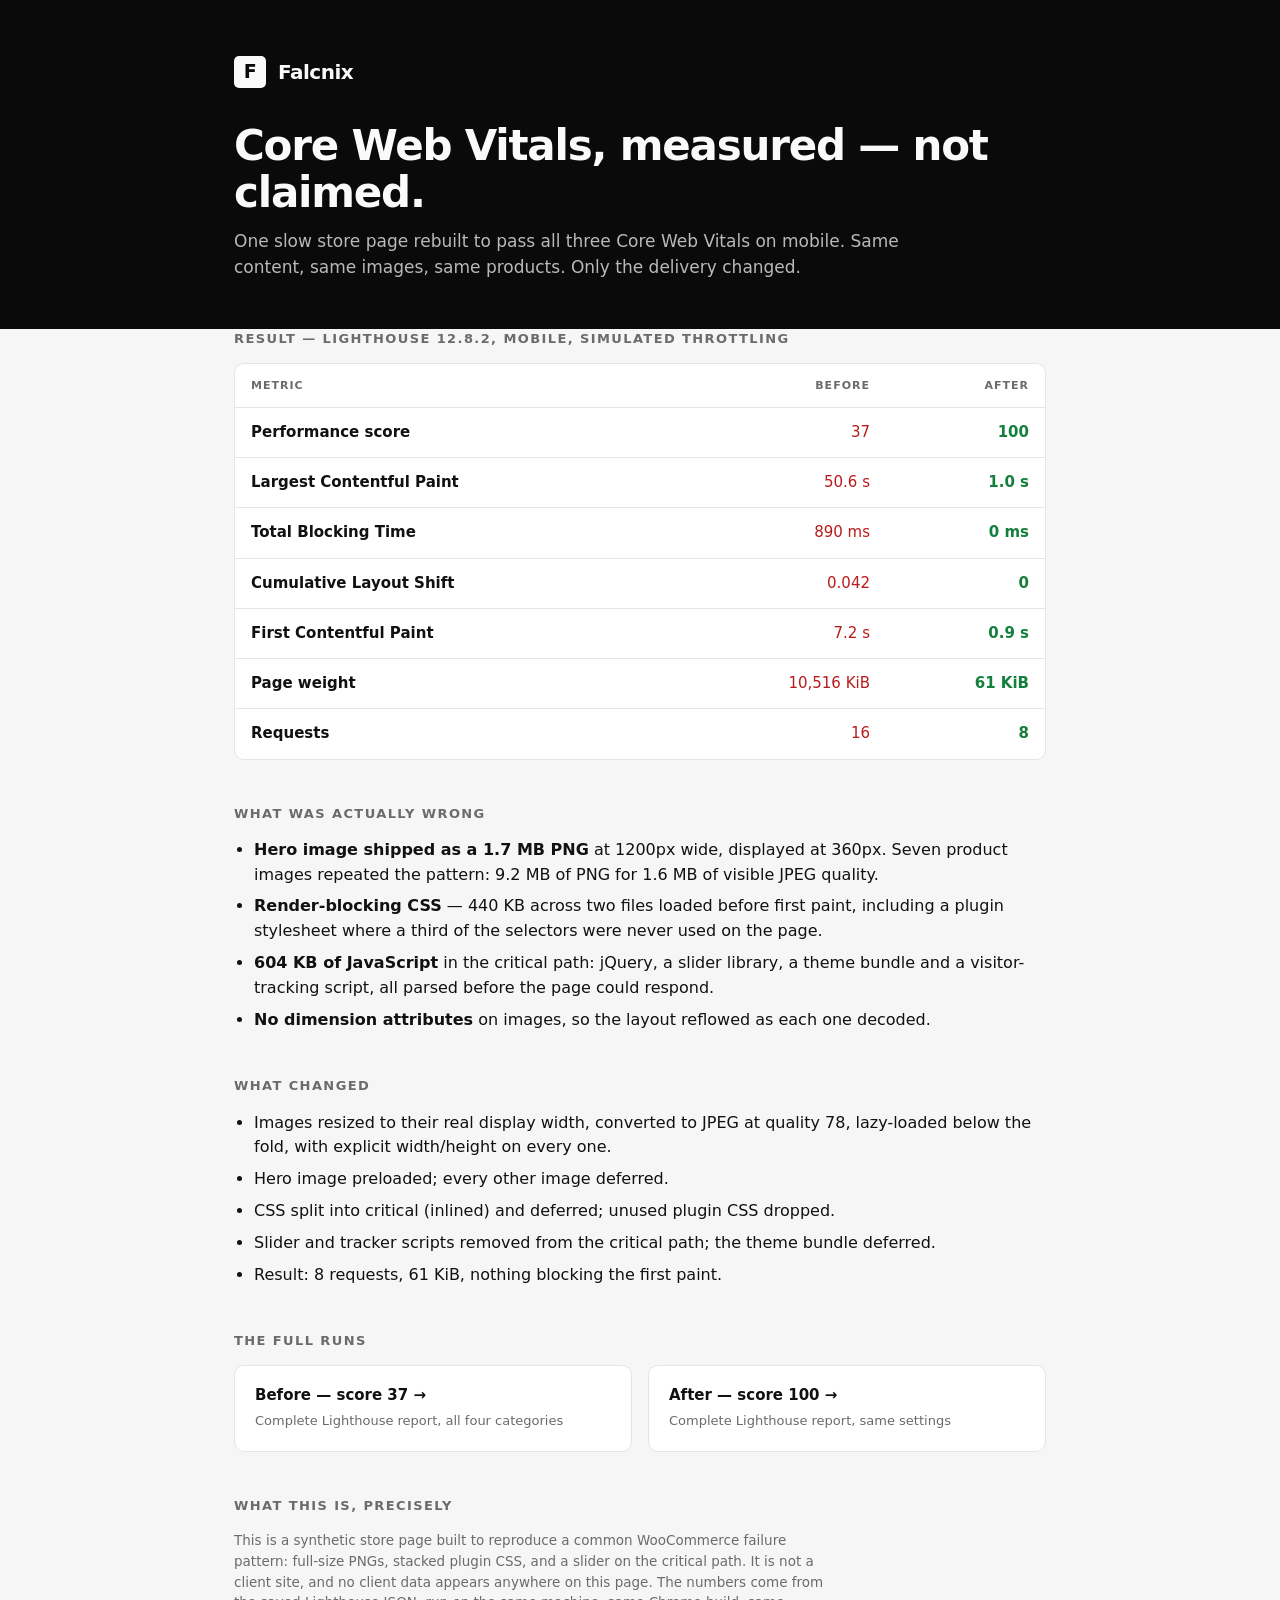
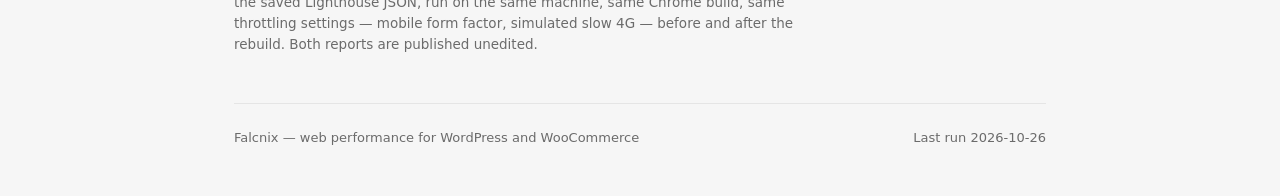
==== index.html @ 21cf3bd8 "proof: before/after Lighthouse runs — perf 37 to 100, LCP 50.6s to 1.0s" ====
<!doctype html>
<html lang="en">
<head>
<meta charset="utf-8">
<meta name="viewport" content="width=device-width, initial-scale=1">
<title>Falcnix — Core Web Vitals, measured</title>
<meta name="description" content="Before and after Lighthouse runs on a synthetic WooCommerce-pattern store page: performance 37 to 100, LCP 50.6s to 1.0s.">
<style>
  :root{
    --ink:#0A0A0A; --panel:#141414; --paper:#F6F6F6; --card:#FFFFFF;
    --border:#E5E5E5; --text:#111111; --muted:#6B6B6B;
    --good:#15803D; --bad:#B91C1C;
  }
  *{box-sizing:border-box}
  body{
    margin:0; background:var(--paper); color:var(--text);
    font-family:Inter,"Segoe UI",system-ui,-apple-system,Roboto,Arial,sans-serif;
    line-height:1.55; -webkit-font-smoothing:antialiased;
  }
  .wrap{max-width:860px; margin:0 auto; padding:0 24px}
  header{background:var(--ink); color:#FAFAFA; padding:56px 0 48px}
  .brand{display:flex; align-items:center; gap:12px; font-weight:800; letter-spacing:-0.5px; font-size:20px}
  .tile{width:32px; height:32px; background:#FAFAFA; color:#0A0A0A; display:grid; place-items:center;
        font-weight:800; font-size:19px; border-radius:5px}
  h1{font-size:clamp(28px,4.6vw,42px); line-height:1.12; letter-spacing:-1.2px; margin:34px 0 12px; font-weight:800}
  .lede{color:#B9B9B9; font-size:17px; max-width:62ch; margin:0}
  main{padding:48px 0 24px}
  h2{font-size:13px; text-transform:uppercase; letter-spacing:1.4px; color:var(--muted);
     font-weight:700; margin:44px 0 14px}
  h2:first-child{margin-top:0}
  .card{background:var(--card); border:1px solid var(--border); border-radius:10px; overflow:hidden}
  table{width:100%; border-collapse:collapse; font-size:15px}
  th,td{padding:13px 16px; text-align:right; border-bottom:1px solid var(--border)}
  th:first-child,td:first-child{text-align:left; font-weight:600}
  thead th{font-size:11px; text-transform:uppercase; letter-spacing:1px; color:var(--muted); font-weight:700}
  tbody tr:last-child td{border-bottom:none}
  .before{color:var(--bad); font-variant-numeric:tabular-nums}
  .after{color:var(--good); font-variant-numeric:tabular-nums; font-weight:700}
  .split{display:grid; grid-template-columns:1fr 1fr; gap:16px}
  .stat{background:var(--card); border:1px solid var(--border); border-radius:10px; padding:20px}
  .stat .k{font-size:11px; text-transform:uppercase; letter-spacing:1px; color:var(--muted); font-weight:700}
  .stat .v{font-size:30px; font-weight:800; letter-spacing:-1px; margin-top:6px; font-variant-numeric:tabular-nums}
  .stat .d{font-size:13px; color:var(--muted); margin-top:2px}
  ul{padding-left:20px; margin:0}
  li{margin:7px 0}
  a{color:var(--ink); text-underline-offset:3px}
  .links{display:grid; grid-template-columns:1fr 1fr; gap:16px}
  .link{display:block; background:var(--card); border:1px solid var(--border); border-radius:10px;
        padding:18px 20px; text-decoration:none; color:inherit}
  .link:hover{border-color:#BDBDBD}
  .link strong{display:block; font-size:15px}
  .link span{font-size:13px; color:var(--muted)}
  .note{font-size:13.5px; color:var(--muted); max-width:70ch}
  footer{border-top:1px solid var(--border); margin-top:48px; padding:24px 0 48px;
         font-size:13px; color:var(--muted); display:flex; justify-content:space-between; gap:16px; flex-wrap:wrap}
  @media (max-width:640px){
    .split,.links{grid-template-columns:1fr}
    th,td{padding:11px 12px; font-size:14px}
  }
</style>
</head>
<body>

<header>
  <div class="wrap">
    <div class="brand"><span class="tile">F</span> Falcnix</div>
    <h1>Core Web Vitals, measured — not claimed.</h1>
    <p class="lede">One slow store page rebuilt to pass all three Core Web Vitals on mobile. Same content, same images, same products. Only the delivery changed.</p>
  </div>
</header>

<main class="wrap">

  <h2>Result — Lighthouse 12.8.2, mobile, simulated throttling</h2>
  <div class="card">
    <table>
      <thead>
        <tr><th>Metric</th><th>Before</th><th>After</th></tr>
      </thead>
      <tbody>
        <tr><td>Performance score</td><td class="before">37</td><td class="after">100</td></tr>
        <tr><td>Largest Contentful Paint</td><td class="before">50.6 s</td><td class="after">1.0 s</td></tr>
        <tr><td>Total Blocking Time</td><td class="before">890 ms</td><td class="after">0 ms</td></tr>
        <tr><td>Cumulative Layout Shift</td><td class="before">0.042</td><td class="after">0</td></tr>
        <tr><td>First Contentful Paint</td><td class="before">7.2 s</td><td class="after">0.9 s</td></tr>
        <tr><td>Page weight</td><td class="before">10,516 KiB</td><td class="after">61 KiB</td></tr>
        <tr><td>Requests</td><td class="before">16</td><td class="after">8</td></tr>
      </tbody>
    </table>
  </div>

  <h2>What was actually wrong</h2>
  <ul>
    <li><strong>Hero image shipped as a 1.7 MB PNG</strong> at 1200px wide, displayed at 360px. Seven product images repeated the pattern: 9.2 MB of PNG for 1.6 MB of visible JPEG quality.</li>
    <li><strong>Render-blocking CSS</strong> — 440 KB across two files loaded before first paint, including a plugin stylesheet where a third of the selectors were never used on the page.</li>
    <li><strong>604 KB of JavaScript</strong> in the critical path: jQuery, a slider library, a theme bundle and a visitor-tracking script, all parsed before the page could respond.</li>
    <li><strong>No dimension attributes</strong> on images, so the layout reflowed as each one decoded.</li>
  </ul>

  <h2>What changed</h2>
  <ul>
    <li>Images resized to their real display width, converted to JPEG at quality 78, lazy-loaded below the fold, with explicit width/height on every one.</li>
    <li>Hero image preloaded; every other image deferred.</li>
    <li>CSS split into critical (inlined) and deferred; unused plugin CSS dropped.</li>
    <li>Slider and tracker scripts removed from the critical path; the theme bundle deferred.</li>
    <li>Result: 8 requests, 61 KiB, nothing blocking the first paint.</li>
  </ul>

  <h2>The full runs</h2>
  <div class="links">
    <a class="link" href="reports/before-mobile.html">
      <strong>Before — score 37 →</strong>
      <span>Complete Lighthouse report, all four categories</span>
    </a>
    <a class="link" href="reports/after-mobile.html">
      <strong>After — score 100 →</strong>
      <span>Complete Lighthouse report, same settings</span>
    </a>
  </div>

  <h2>What this is, precisely</h2>
  <p class="note">
    This is a synthetic store page built to reproduce a common WooCommerce failure pattern: full-size PNGs,
    stacked plugin CSS, and a slider on the critical path. It is not a client site, and no client data appears
    anywhere on this page. The numbers come from the saved Lighthouse JSON, run on the same machine, same
    Chrome build, same throttling settings — mobile form factor, simulated slow 4G — before and after the
    rebuild. Both reports are published unedited.
  </p>

  <footer>
    <span>Falcnix — web performance for WordPress and WooCommerce</span>
    <span>Last run 2026-10-26</span>
  </footer>
</main>

</body>
</html>
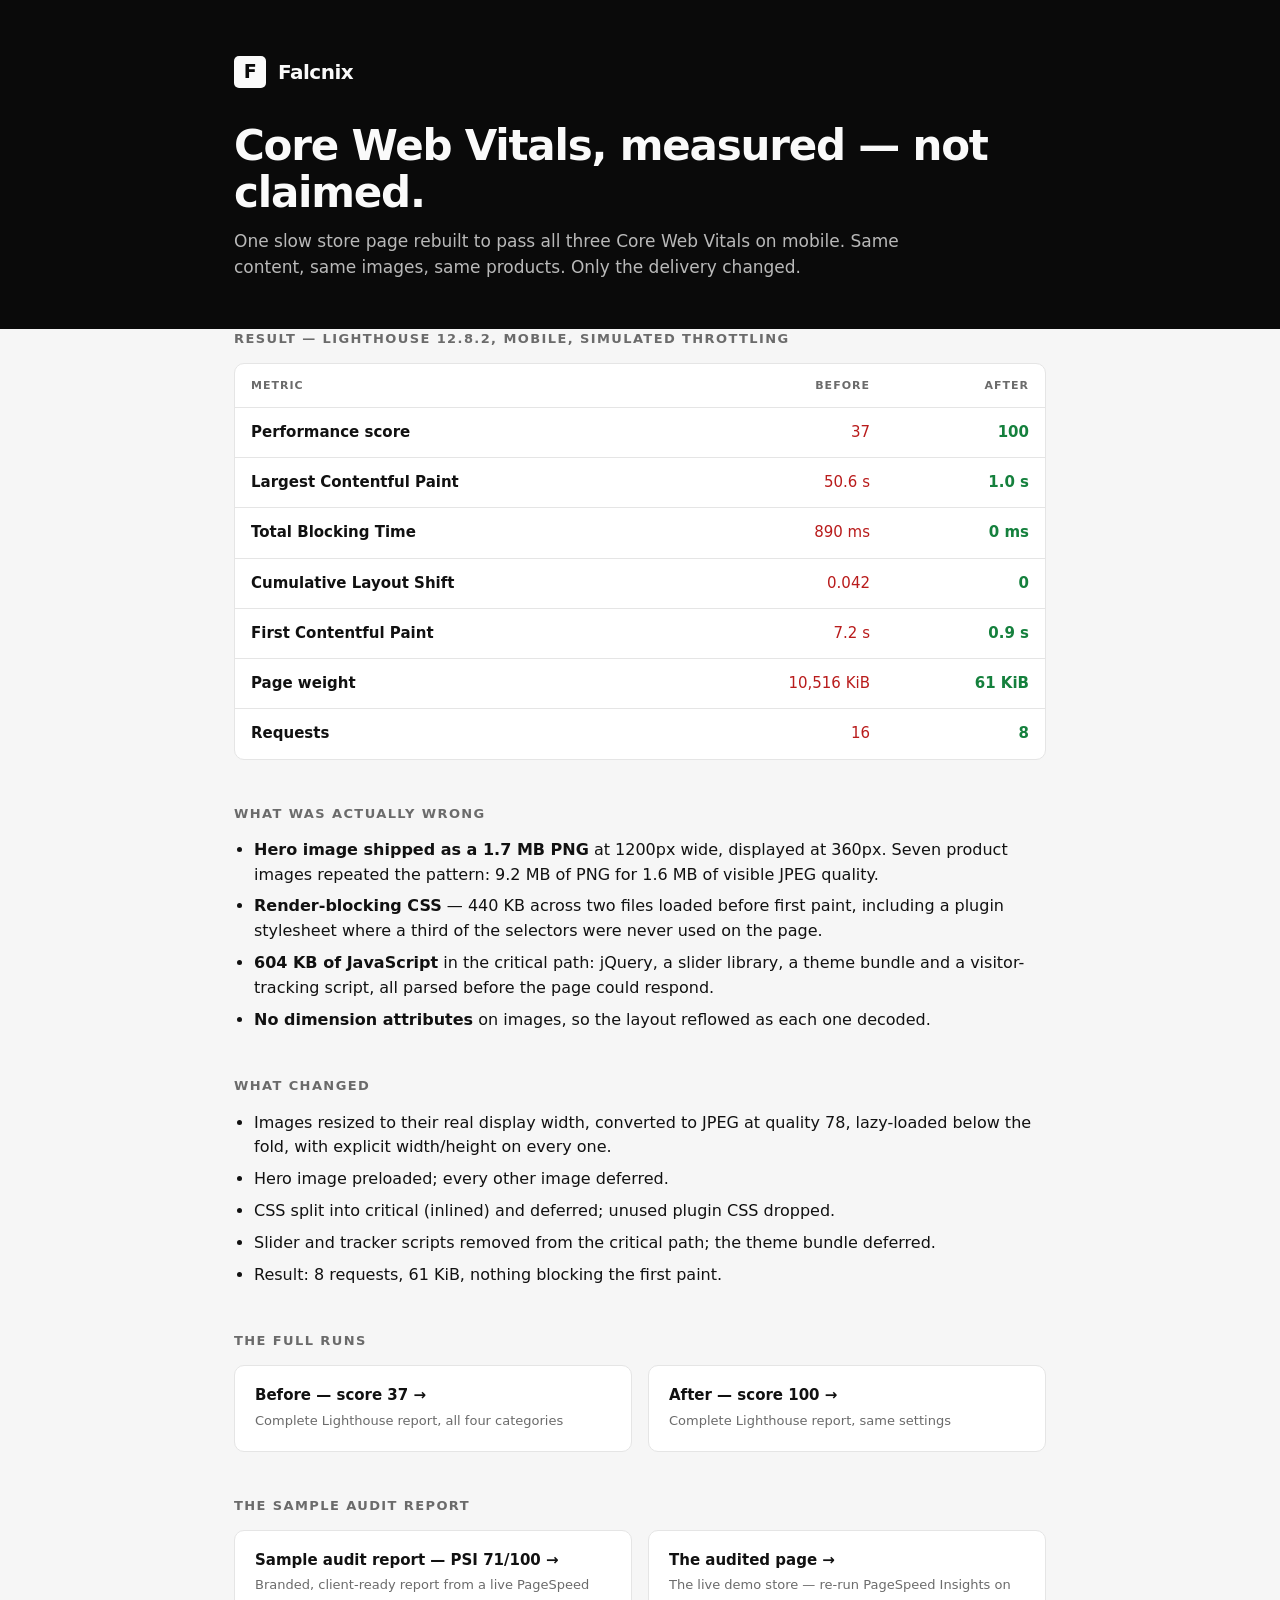
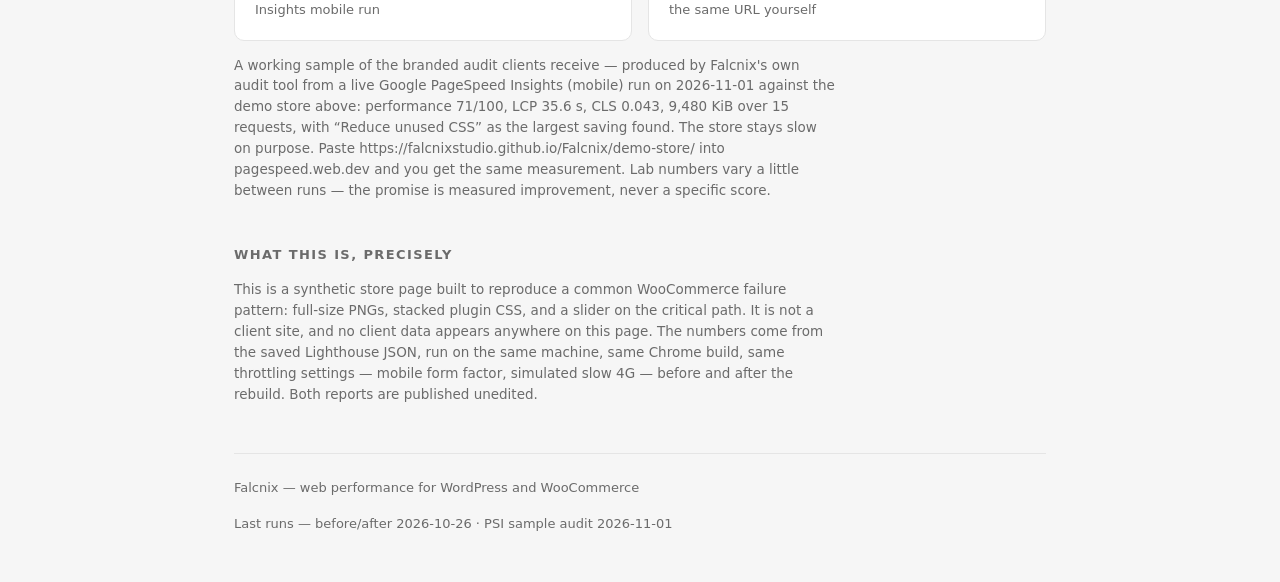
==== commit aa13148f: "proof: publish 2026-11-01 16:35" ====
--- a/index.html
+++ b/index.html
@@ -5,6 +5,12 @@
 <meta name="viewport" content="width=device-width, initial-scale=1">
 <title>Falcnix — Core Web Vitals, measured</title>
 <meta name="description" content="Before and after Lighthouse runs on a synthetic WooCommerce-pattern store page: performance 37 to 100, LCP 50.6s to 1.0s.">
+<link rel="icon" href="favicon.png" type="image/png">
+<meta property="og:type" content="website">
+<meta property="og:title" content="Falcnix — Core Web Vitals, measured">
+<meta property="og:description" content="Performance 37 → 100. LCP 50.6 s → 1.0 s. Both Lighthouse runs published unedited.">
+<meta property="og:image" content="https://falcnixstudio.github.io/Falcnix/favicon.png">
+<meta name="twitter:card" content="summary">
 <style>
   :root{
     --ink:#0A0A0A; --panel:#141414; --paper:#F6F6F6; --card:#FFFFFF;
@@ -118,6 +124,27 @@
     </a>
   </div>
 
+  <h2>The sample audit report</h2>
+  <div class="links">
+    <a class="link" href="reports/sample-audit-mobile.html">
+      <strong>Sample audit report — PSI 71/100 →</strong>
+      <span>Branded, client-ready report from a live PageSpeed Insights mobile run</span>
+    </a>
+    <a class="link" href="demo-store/">
+      <strong>The audited page →</strong>
+      <span>The live demo store — re-run PageSpeed Insights on the same URL yourself</span>
+    </a>
+  </div>
+  <p class="note" style="margin-top:14px">
+    A working sample of the branded audit clients receive — produced by Falcnix's own audit tool
+    from a live Google PageSpeed Insights (mobile) run on 2026-11-01 against the demo store above:
+    performance 71/100, LCP 35.6 s, CLS 0.043, 9,480 KiB over 15 requests, with &ldquo;Reduce unused
+    CSS&rdquo; as the largest saving found. The store stays slow on purpose. Paste
+    https://falcnixstudio.github.io/Falcnix/demo-store/ into pagespeed.web.dev and you get the same
+    measurement. Lab numbers vary a little between runs — the promise is measured improvement, never
+    a specific score.
+  </p>
+
   <h2>What this is, precisely</h2>
   <p class="note">
     This is a synthetic store page built to reproduce a common WooCommerce failure pattern: full-size PNGs,
@@ -129,7 +156,7 @@
 
   <footer>
     <span>Falcnix — web performance for WordPress and WooCommerce</span>
-    <span>Last run 2026-10-26</span>
+    <span>Last runs — before/after 2026-10-26 · PSI sample audit 2026-11-01</span>
   </footer>
 </main>
 
